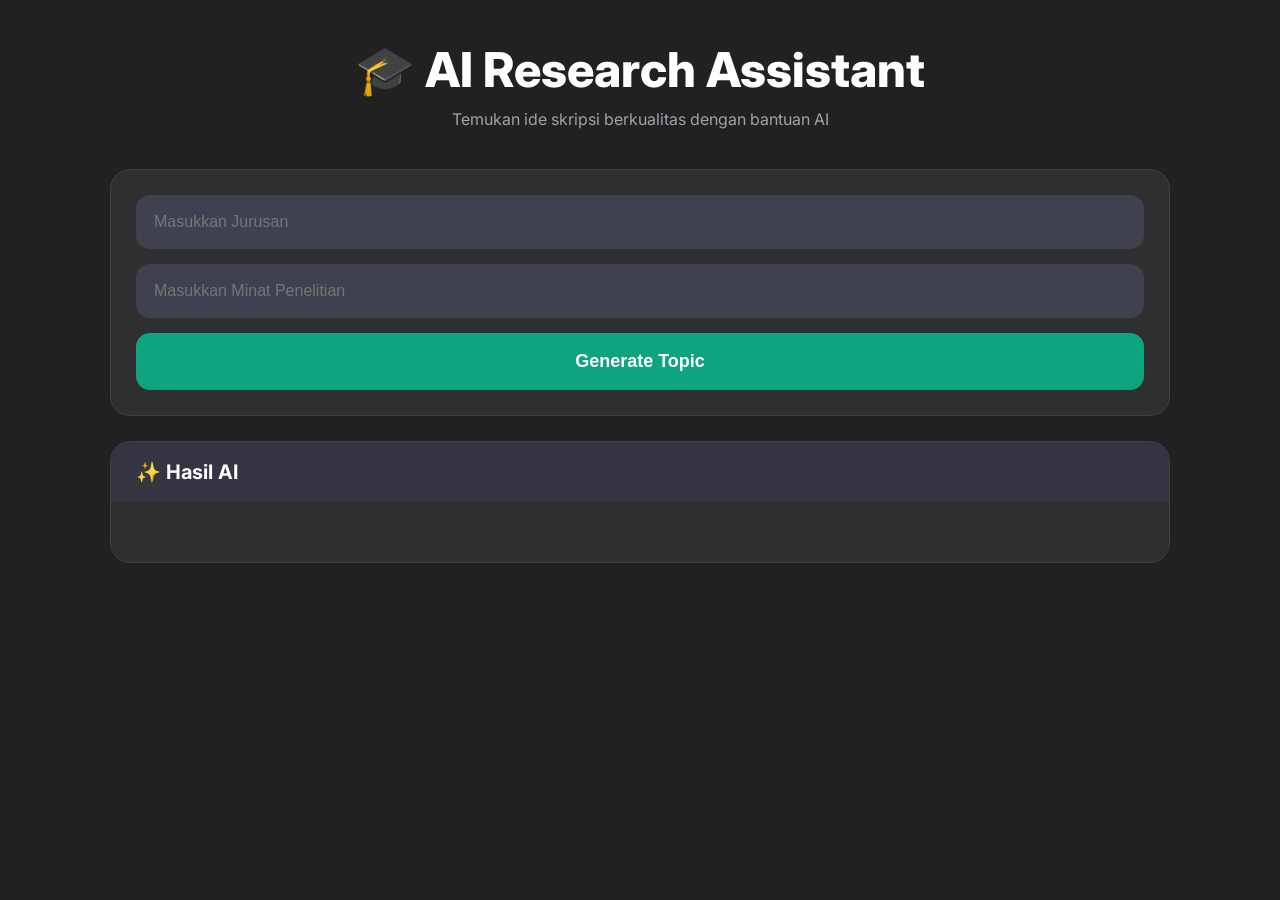
==== frontend/index.html @ eb0c6171 "Redesign ChatGPT UI" ====
<!DOCTYPE html>
<html lang="id">
<head>
    <meta charset="UTF-8">
    <meta name="viewport" content="width=device-width, initial-scale=1.0">

    <title>AI Research Assistant</title>

    <link rel="preconnect" href="https://fonts.googleapis.com">
    <link href="https://fonts.googleapis.com/css2?family=Inter:wght@300;400;500;600;700;800&display=swap" rel="stylesheet">

    <link rel="stylesheet" href="style.css">
</head>
<body>

<div class="app">

    <div class="header">
        <h1>🎓 AI Research Assistant</h1>
        <p>Temukan ide skripsi berkualitas dengan bantuan AI</p>
    </div>

    <div class="search-box">

        <input
            type="text"
            id="jurusan"
            placeholder="Masukkan Jurusan"
        >

        <input
            type="text"
            id="minat"
            placeholder="Masukkan Minat Penelitian"
        >

        <button onclick="generateTopic()">
            Generate Topic
        </button>

    </div>

    <div id="loading">
        AI sedang menganalisis...
    </div>

    <div class="chat-container">

        <div class="chat-header">
            ✨ Hasil AI
        </div>

        <div id="result"></div>

    </div>

</div>

<script src="script.js"></script>

</body>
</html>
---- frontend/style.css ----
@import url('https://fonts.googleapis.com/css2?family=Inter:wght@300;400;500;600;700;800;900&display=swap');

*{
    margin:0;
    padding:0;
    box-sizing:border-box;
}

body{
    font-family:'Inter',sans-serif;
    background:#212121;
    color:white;
    min-height:100vh;
}

.app{
    width:100%;
    max-width:1100px;
    margin:auto;
    padding:40px 20px;
}

.header{
    text-align:center;
    margin-bottom:40px;
}

.header h1{
    font-size:3rem;
    font-weight:800;
    margin-bottom:10px;
}

.header p{
    color:#a1a1aa;
    font-size:1rem;
}

.search-box{
    background:#2f2f2f;
    border:1px solid #3f3f46;
    border-radius:20px;
    padding:25px;
    margin-bottom:25px;
}

input{
    width:100%;
    background:#40414f;
    border:none;
    color:white;
    padding:18px;
    border-radius:14px;
    margin-bottom:15px;
    font-size:16px;
}

input:focus{
    outline:none;
    border:1px solid #10a37f;
}

button{
    width:100%;
    background:#10a37f;
    color:white;
    border:none;
    border-radius:14px;
    padding:18px;
    font-size:18px;
    font-weight:700;
    cursor:pointer;
    transition:.3s;
}

button:hover{
    background:#0d8f70;
}

#loading{
    display:none;
    text-align:center;
    color:#9ca3af;
    margin-bottom:20px;
}

.chat-container{
    background:#2f2f2f;
    border:1px solid #3f3f46;
    border-radius:20px;
    overflow:hidden;
}

.chat-header{
    background:#343541;
    padding:18px 25px;
    font-size:20px;
    font-weight:700;
}

#result{
    padding:30px;
    font-size:17px;
    line-height:2;
    color:#ececf1;

    white-space:pre-wrap;
    word-wrap:break-word;
    overflow-wrap:break-word;

    max-height:700px;
    overflow-y:auto;
}

#result pre{
    font-family:'Inter',sans-serif;
    white-space:pre-wrap;
    line-height:2;
}

::-webkit-scrollbar{
    width:8px;
}

::-webkit-scrollbar-thumb{
    background:#565869;
    border-radius:20px;
}

@media(max-width:768px){

    .header h1{
        font-size:2rem;
    }

    .app{
        padding:20px;
    }

    #result{
        font-size:15px;
    }

}
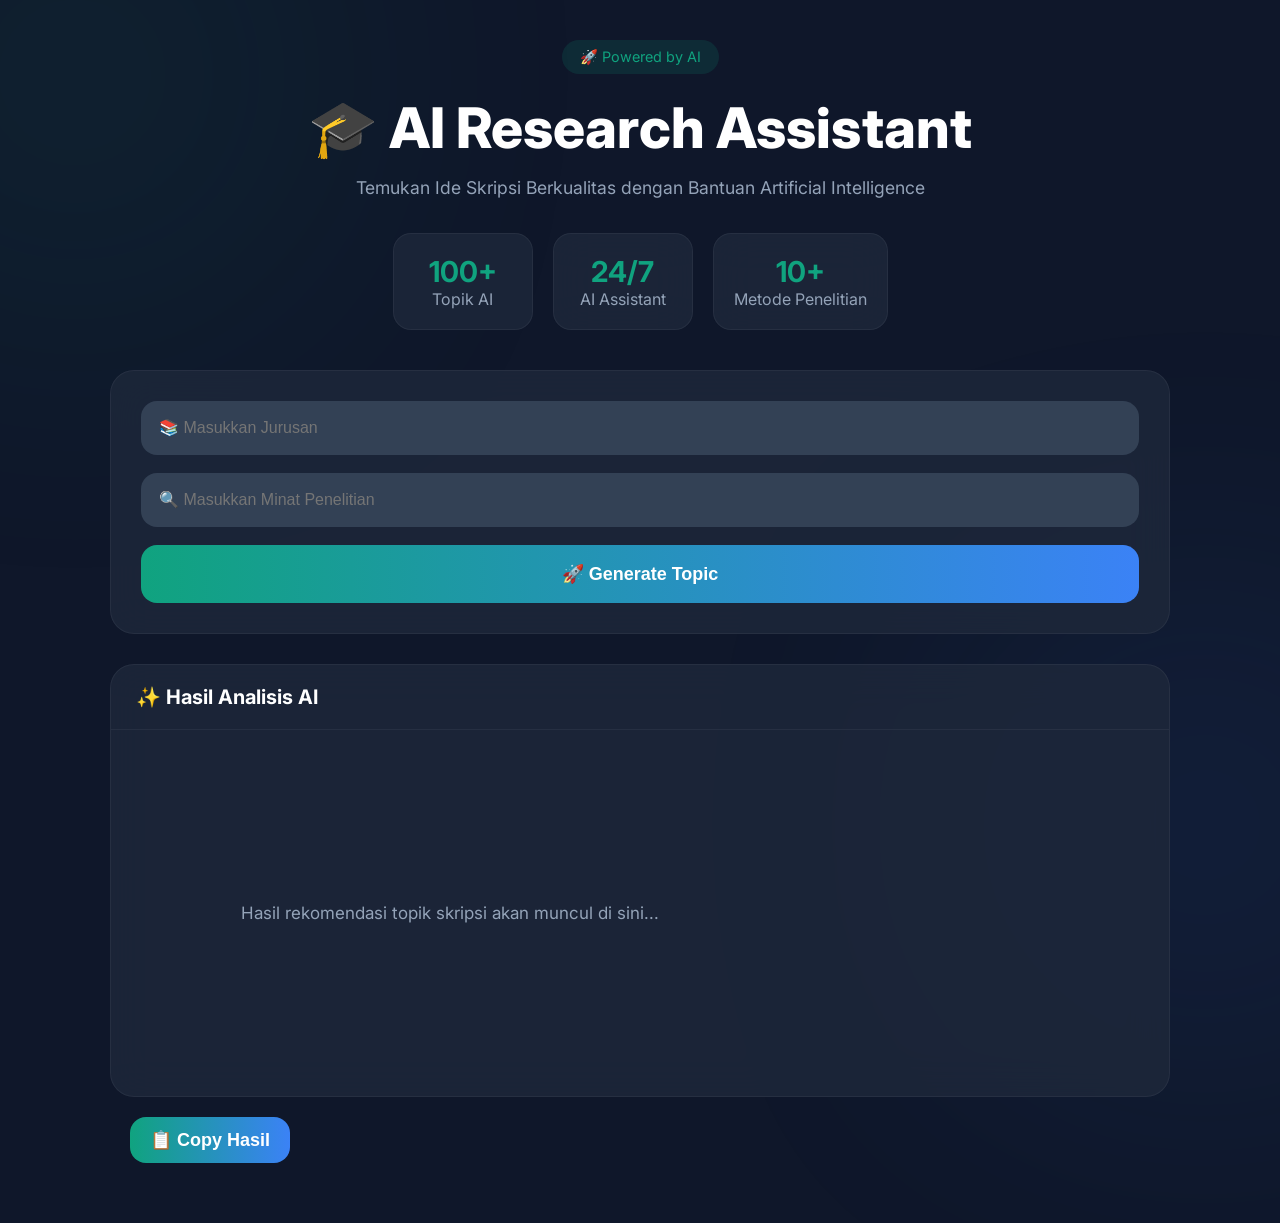
==== commit 67060c48: "upgrade premium ui" ====
--- a/frontend/index.html
+++ b/frontend/index.html
@@ -1,5 +1,6 @@
 <!DOCTYPE html>
 <html lang="id">
+
 <head>
     <meta charset="UTF-8">
     <meta name="viewport" content="width=device-width, initial-scale=1.0">
@@ -7,56 +8,116 @@
     <title>AI Research Assistant</title>
 
     <link rel="preconnect" href="https://fonts.googleapis.com">
-    <link href="https://fonts.googleapis.com/css2?family=Inter:wght@300;400;500;600;700;800&display=swap" rel="stylesheet">
+    <link rel="preconnect" href="https://fonts.gstatic.com" crossorigin>
+
+    <link href="https://fonts.googleapis.com/css2?family=Inter:wght@300;400;500;600;700;800;900&display=swap"
+        rel="stylesheet">
 
     <link rel="stylesheet" href="style.css">
 </head>
+
 <body>
 
-<div class="app">
+    <!-- Background Glow -->
+    <div class="blur blur1"></div>
+    <div class="blur blur2"></div>
 
-    <div class="header">
-        <h1>🎓 AI Research Assistant</h1>
-        <p>Temukan ide skripsi berkualitas dengan bantuan AI</p>
-    </div>
+    <div class="app">
 
-    <div class="search-box">
+        <!-- Header -->
+        <div class="header">
 
-        <input
-            type="text"
-            id="jurusan"
-            placeholder="Masukkan Jurusan"
-        >
+            <div class="badge">
+                🚀 Powered by AI
+            </div>
 
-        <input
-            type="text"
-            id="minat"
-            placeholder="Masukkan Minat Penelitian"
-        >
+            <h1>🎓 AI Research Assistant</h1>
 
-        <button onclick="generateTopic()">
-            Generate Topic
+            <p class="subtitle">
+                Temukan Ide Skripsi Berkualitas dengan Bantuan Artificial Intelligence
+            </p>
+
+            <!-- Statistik -->
+            <div class="stats">
+
+                <div class="stat">
+                    <h3>100+</h3>
+                    <p>Topik AI</p>
+                </div>
+
+                <div class="stat">
+                    <h3>24/7</h3>
+                    <p>AI Assistant</p>
+                </div>
+
+                <div class="stat">
+                    <h3>10+</h3>
+                    <p>Metode Penelitian</p>
+                </div>
+
+            </div>
+
+        </div>
+
+        <!-- Form Input -->
+        <div class="search-box">
+
+            <input
+                type="text"
+                id="jurusan"
+                placeholder="📚 Masukkan Jurusan">
+
+            <input
+                type="text"
+                id="minat"
+                placeholder="🔍 Masukkan Minat Penelitian">
+
+            <button onclick="generateTopic()">
+                🚀 Generate Topic
+            </button>
+
+        </div>
+
+        <!-- Loading -->
+        <div id="loading" class="loading">
+
+            <div class="loader"></div>
+
+            AI sedang menganalisis topik penelitian...
+
+        </div>
+
+        <!-- Hasil AI -->
+        <div class="chat-container">
+
+            <div class="chat-header">
+                ✨ Hasil Analisis AI
+            </div>
+
+            <div id="result">
+
+                <p style="color:#94a3b8">
+                    Hasil rekomendasi topik skripsi akan muncul di sini...
+                </p>
+
+            </div>
+
+        </div>
+
+        <!-- Tombol Copy -->
+        <button
+            id="copyBtn"
+            class="copy-btn"
+            onclick="copyResult()">
+
+            📋 Copy Hasil
+
         </button>
 
     </div>
 
-    <div id="loading">
-        AI sedang menganalisis...
-    </div>
-
-    <div class="chat-container">
-
-        <div class="chat-header">
-            ✨ Hasil AI
-        </div>
-
-        <div id="result"></div>
-
-    </div>
-
-</div>
-
-<script src="script.js"></script>
+    <script src="script.js"></script>
 
 </body>
+
 </html>
--- a/frontend/style.css
+++ b/frontend/style.css
@@ -8,107 +8,278 @@
 
 body{
     font-family:'Inter',sans-serif;
-    background:#212121;
+    background:#0f172a;
     color:white;
     min-height:100vh;
-}
+    overflow-x:hidden;
+}
+
+/* BACKGROUND */
+
+.blur{
+    position:fixed;
+    border-radius:50%;
+    filter:blur(160px);
+    z-index:-1;
+}
+
+.blur1{
+    width:350px;
+    height:350px;
+    background:#10a37f;
+    top:-100px;
+    left:-100px;
+    opacity:.2;
+}
+
+.blur2{
+    width:350px;
+    height:350px;
+    background:#3b82f6;
+    bottom:-100px;
+    right:-100px;
+    opacity:.2;
+}
+
+/* APP */
 
 .app{
-    width:100%;
     max-width:1100px;
     margin:auto;
     padding:40px 20px;
 }
 
+/* HEADER */
+
 .header{
     text-align:center;
     margin-bottom:40px;
 }
 
+.badge{
+    display:inline-block;
+    padding:8px 18px;
+    border-radius:999px;
+    background:rgba(16,163,127,.15);
+    color:#10a37f;
+    margin-bottom:20px;
+    font-size:.9rem;
+}
+
 .header h1{
-    font-size:3rem;
+    font-size:3.5rem;
     font-weight:800;
-    margin-bottom:10px;
-}
-
-.header p{
-    color:#a1a1aa;
-    font-size:1rem;
-}
+    margin-bottom:15px;
+}
+
+.subtitle{
+    color:#94a3b8;
+    font-size:1.1rem;
+}
+
+/* STATS */
+
+.stats{
+    display:flex;
+    justify-content:center;
+    gap:20px;
+    margin-top:35px;
+    flex-wrap:wrap;
+}
+
+.stat{
+    background:rgba(30,41,59,.8);
+    border:1px solid rgba(255,255,255,.05);
+
+    padding:20px;
+    border-radius:18px;
+
+    min-width:140px;
+
+    backdrop-filter:blur(20px);
+}
+
+.stat h3{
+    color:#10a37f;
+    font-size:1.8rem;
+}
+
+.stat p{
+    color:#94a3b8;
+}
+
+/* FORM */
 
 .search-box{
-    background:#2f2f2f;
-    border:1px solid #3f3f46;
-    border-radius:20px;
-    padding:25px;
-    margin-bottom:25px;
+    background:rgba(30,41,59,.8);
+
+    border:1px solid rgba(255,255,255,.05);
+
+    border-radius:24px;
+
+    padding:30px;
+
+    backdrop-filter:blur(20px);
+
+    margin-bottom:30px;
 }
 
 input{
     width:100%;
-    background:#40414f;
+
+    padding:18px;
+
     border:none;
+
+    border-radius:16px;
+
+    background:#334155;
+
     color:white;
-    padding:18px;
-    border-radius:14px;
-    margin-bottom:15px;
+
+    margin-bottom:18px;
+
     font-size:16px;
+
+    transition:.3s;
 }
 
 input:focus{
     outline:none;
-    border:1px solid #10a37f;
+
+    box-shadow:
+        0 0 0 3px rgba(59,130,246,.3);
 }
 
 button{
     width:100%;
-    background:#10a37f;
+
+    padding:18px;
+
+    border:none;
+
+    border-radius:16px;
+
+    background:
+    linear-gradient(
+        90deg,
+        #10a37f,
+        #3b82f6
+    );
+
     color:white;
-    border:none;
-    border-radius:14px;
-    padding:18px;
+
     font-size:18px;
+
     font-weight:700;
+
     cursor:pointer;
+
     transition:.3s;
+
+    position:relative;
+
+    overflow:hidden;
+}
+
+button::before{
+    content:"";
+
+    position:absolute;
+
+    top:0;
+    left:-100%;
+
+    width:100%;
+    height:100%;
+
+    background:
+    linear-gradient(
+        90deg,
+        transparent,
+        rgba(255,255,255,.2),
+        transparent
+    );
+
+    transition:.7s;
+}
+
+button:hover::before{
+    left:100%;
 }
 
 button:hover{
-    background:#0d8f70;
-}
-
-#loading{
+    transform:translateY(-3px);
+}
+
+/* LOADING */
+
+.loading{
     display:none;
     text-align:center;
-    color:#9ca3af;
     margin-bottom:20px;
-}
+    color:#94a3b8;
+}
+
+.loader{
+    width:28px;
+    height:28px;
+
+    border:3px solid #334155;
+    border-top:3px solid #10a37f;
+
+    border-radius:50%;
+
+    margin:auto;
+    margin-bottom:10px;
+
+    animation:spin 1s linear infinite;
+}
+
+@keyframes spin{
+    100%{
+        transform:rotate(360deg);
+    }
+}
+
+/* RESULT */
 
 .chat-container{
-    background:#2f2f2f;
-    border:1px solid #3f3f46;
-    border-radius:20px;
+    background:rgba(30,41,59,.8);
+
+    border-radius:24px;
+
+    border:1px solid rgba(255,255,255,.05);
+
     overflow:hidden;
+
+    backdrop-filter:blur(20px);
 }
 
 .chat-header{
-    background:#343541;
-    padding:18px 25px;
+    padding:20px 25px;
+
+    border-bottom:1px solid rgba(255,255,255,.05);
+
     font-size:20px;
     font-weight:700;
 }
 
 #result{
     padding:30px;
+
+    line-height:2;
+
     font-size:17px;
-    line-height:2;
-    color:#ececf1;
+
+    color:#f1f5f9;
 
     white-space:pre-wrap;
+
     word-wrap:break-word;
-    overflow-wrap:break-word;
 
     max-height:700px;
+
     overflow-y:auto;
 }
 
@@ -118,27 +289,43 @@
     line-height:2;
 }
 
+/* COPY BUTTON */
+
+.copy-btn{
+    margin:20px;
+    width:auto;
+    padding:12px 20px;
+}
+
+/* SCROLLBAR */
+
 ::-webkit-scrollbar{
     width:8px;
 }
 
 ::-webkit-scrollbar-thumb{
-    background:#565869;
+    background:#475569;
     border-radius:20px;
 }
 
+/* MOBILE */
+
 @media(max-width:768px){
 
     .header h1{
-        font-size:2rem;
-    }
-
-    .app{
+        font-size:2.2rem;
+    }
+
+    .stats{
+        flex-direction:column;
+    }
+
+    .stat{
+        width:100%;
+    }
+
+    .search-box{
         padding:20px;
     }
 
-    #result{
-        font-size:15px;
-    }
-
 }
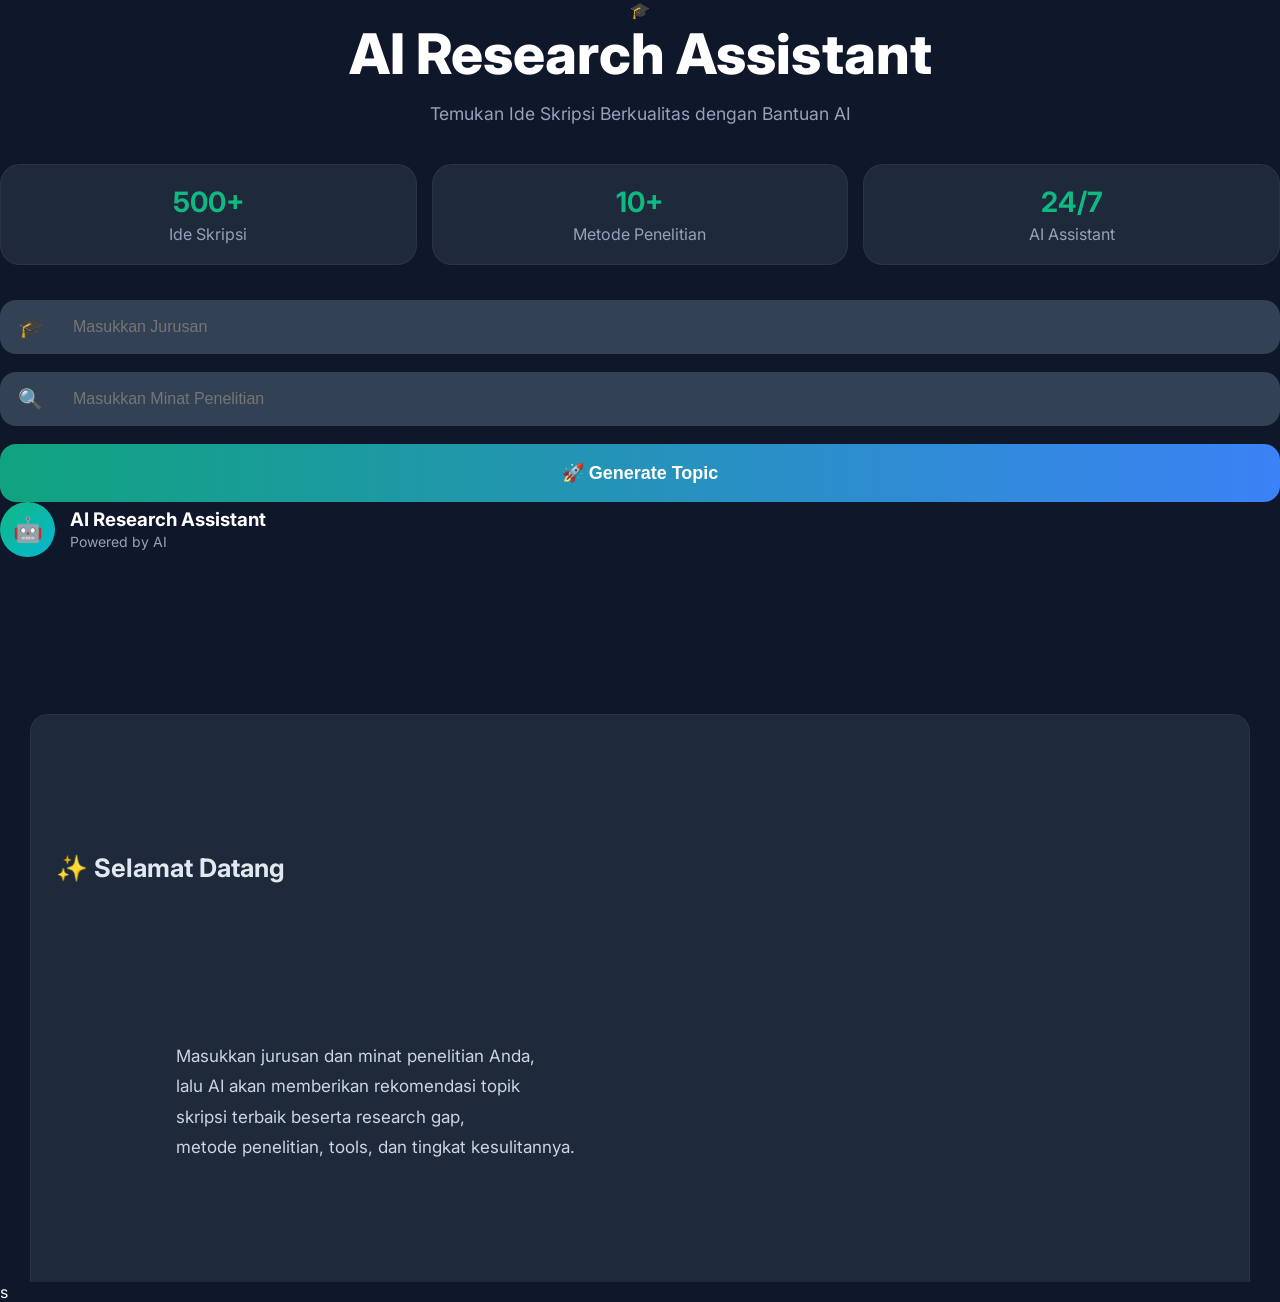
==== commit ed121d17: "improve result display" ====
--- a/frontend/index.html
+++ b/frontend/index.html
@@ -7,70 +7,73 @@
 
     <title>AI Research Assistant</title>
 
-    <link rel="preconnect" href="https://fonts.googleapis.com">
-    <link rel="preconnect" href="https://fonts.gstatic.com" crossorigin>
+    <link rel="stylesheet" href="style.css">
 
-    <link href="https://fonts.googleapis.com/css2?family=Inter:wght@300;400;500;600;700;800;900&display=swap"
-        rel="stylesheet">
-
-    <link rel="stylesheet" href="style.css">
+    <link href="https://fonts.googleapis.com/css2?family=Inter:wght@300;400;500;600;700;800&display=swap" rel="stylesheet">
 </head>
 
 <body>
 
-    <!-- Background Glow -->
-    <div class="blur blur1"></div>
-    <div class="blur blur2"></div>
+    <div class="background-blur"></div>
 
-    <div class="app">
+    <div class="container">
 
-        <!-- Header -->
+        <!-- HEADER -->
+
         <div class="header">
 
-            <div class="badge">
-                🚀 Powered by AI
+            <div class="logo">
+                🎓
             </div>
 
-            <h1>🎓 AI Research Assistant</h1>
+            <h1>AI Research Assistant</h1>
 
             <p class="subtitle">
-                Temukan Ide Skripsi Berkualitas dengan Bantuan Artificial Intelligence
+                Temukan Ide Skripsi Berkualitas dengan Bantuan AI
             </p>
 
-            <!-- Statistik -->
-            <div class="stats">
+        </div>
 
-                <div class="stat">
-                    <h3>100+</h3>
-                    <p>Topik AI</p>
-                </div>
+        <!-- STATS -->
 
-                <div class="stat">
-                    <h3>24/7</h3>
-                    <p>AI Assistant</p>
-                </div>
+        <div class="stats">
 
-                <div class="stat">
-                    <h3>10+</h3>
-                    <p>Metode Penelitian</p>
-                </div>
+            <div class="stat-card">
+                <h3>500+</h3>
+                <p>Ide Skripsi</p>
+            </div>
 
+            <div class="stat-card">
+                <h3>10+</h3>
+                <p>Metode Penelitian</p>
+            </div>
+
+            <div class="stat-card">
+                <h3>24/7</h3>
+                <p>AI Assistant</p>
             </div>
 
         </div>
 
-        <!-- Form Input -->
-        <div class="search-box">
+        <!-- FORM -->
 
-            <input
-                type="text"
-                id="jurusan"
-                placeholder="📚 Masukkan Jurusan">
+        <div class="input-group">
 
-            <input
-                type="text"
-                id="minat"
-                placeholder="🔍 Masukkan Minat Penelitian">
+            <div class="input-wrapper">
+                <span>🎓</span>
+                <input
+                    type="text"
+                    id="jurusan"
+                    placeholder="Masukkan Jurusan">
+            </div>
+
+            <div class="input-wrapper">
+                <span>🔍</span>
+                <input
+                    type="text"
+                    id="minat"
+                    placeholder="Masukkan Minat Penelitian">
+            </div>
 
             <button onclick="generateTopic()">
                 🚀 Generate Topic
@@ -78,41 +81,52 @@
 
         </div>
 
-        <!-- Loading -->
+        <!-- LOADING -->
+
         <div id="loading" class="loading">
-
-            <div class="loader"></div>
-
-            AI sedang menganalisis topik penelitian...
-
+            🤖 AI sedang membuat rekomendasi...
         </div>
 
-        <!-- Hasil AI -->
-        <div class="chat-container">
+        <!-- RESULT -->
 
-            <div class="chat-header">
-                ✨ Hasil Analisis AI
+        <div class="result-box">
+
+            <div class="ai-header">
+
+                <div class="ai-avatar">
+                    🤖
+                </div>
+
+                <div>
+
+                    <h3>AI Research Assistant</h3>
+
+                    <span>
+                        Powered by AI
+                    </span>
+
+                </div>
+
             </div>
 
             <div id="result">
 
-                <p style="color:#94a3b8">
-                    Hasil rekomendasi topik skripsi akan muncul di sini...
-                </p>
+                <div class="welcome-card">
+
+                    <h2>✨ Selamat Datang</h2>
+
+                    <p>
+                        Masukkan jurusan dan minat penelitian Anda,
+                        lalu AI akan memberikan rekomendasi topik
+                        skripsi terbaik beserta research gap,
+                        metode penelitian, tools, dan tingkat kesulitannya.
+                    </p>
+
+                </div>
 
             </div>
 
         </div>
-
-        <!-- Tombol Copy -->
-        <button
-            id="copyBtn"
-            class="copy-btn"
-            onclick="copyResult()">
-
-            📋 Copy Hasil
-
-        </button>
 
     </div>
 
@@ -120,4 +134,4 @@
 
 </body>
 
-</html>+</html>s
--- a/frontend/style.css
+++ b/frontend/style.css
@@ -328,4 +328,166 @@
         padding:20px;
     }
 
+}
+/* ===== STATS ===== */
+
+.stats{
+    display:grid;
+    grid-template-columns:repeat(3,1fr);
+    gap:15px;
+    margin-bottom:35px;
+}
+
+.stat-card{
+    background:#1e293b;
+    border:1px solid rgba(255,255,255,.05);
+    border-radius:20px;
+    padding:20px;
+    text-align:center;
+}
+
+.stat-card h3{
+    font-size:28px;
+    margin-bottom:5px;
+    color:#10b981;
+}
+
+.stat-card p{
+    color:#94a3b8;
+}
+
+/* ===== INPUT ===== */
+
+.input-wrapper{
+    display:flex;
+    align-items:center;
+    gap:12px;
+
+    background:#334155;
+
+    border-radius:16px;
+
+    padding:0 18px;
+
+    margin-bottom:18px;
+}
+
+.input-wrapper span{
+    font-size:20px;
+}
+
+.input-wrapper input{
+    margin-bottom:0;
+    background:transparent;
+}
+
+/* ===== AI HEADER ===== */
+
+.ai-header{
+    display:flex;
+    align-items:center;
+    gap:15px;
+
+    margin-bottom:25px;
+}
+
+.ai-avatar{
+    width:55px;
+    height:55px;
+
+    border-radius:50%;
+
+    background:linear-gradient(
+        135deg,
+        #10b981,
+        #06b6d4
+    );
+
+    display:flex;
+    justify-content:center;
+    align-items:center;
+
+    font-size:24px;
+}
+
+.ai-header h3{
+    margin:0;
+}
+
+.ai-header span{
+    color:#94a3b8;
+    font-size:14px;
+}
+
+/* ===== WELCOME CARD ===== */
+
+.welcome-card{
+    background:#1e293b;
+
+    border-radius:18px;
+
+    padding:25px;
+
+    border:1px solid rgba(255,255,255,.05);
+}
+
+.welcome-card h2{
+    margin-bottom:15px;
+}
+
+.welcome-card p{
+    color:#cbd5e1;
+    line-height:1.8;
+}
+
+/* ===== RESULT STYLE ===== */
+
+#result{
+    font-family:'Inter',sans-serif;
+    font-size:17px;
+    line-height:2;
+    color:#e2e8f0;
+}
+
+/* ===== MOBILE ===== */
+
+@media(max-width:768px){
+
+    .stats{
+        grid-template-columns:1fr;
+    }
+
+}
+.ai-message{
+    background:#111827;
+    border:1px solid rgba(255,255,255,.05);
+    border-radius:20px;
+    padding:25px;
+}
+
+.message-header{
+    display:flex;
+    align-items:center;
+    gap:12px;
+
+    font-size:20px;
+    font-weight:700;
+
+    margin-bottom:20px;
+
+    color:#10b981;
+}
+
+.message-content{
+    font-size:17px;
+    line-height:2.1;
+    color:#e5e7eb;
+}
+
+.message-content strong{
+    color:white;
+}
+
+.message-content br{
+    margin-bottom:10px;
 }
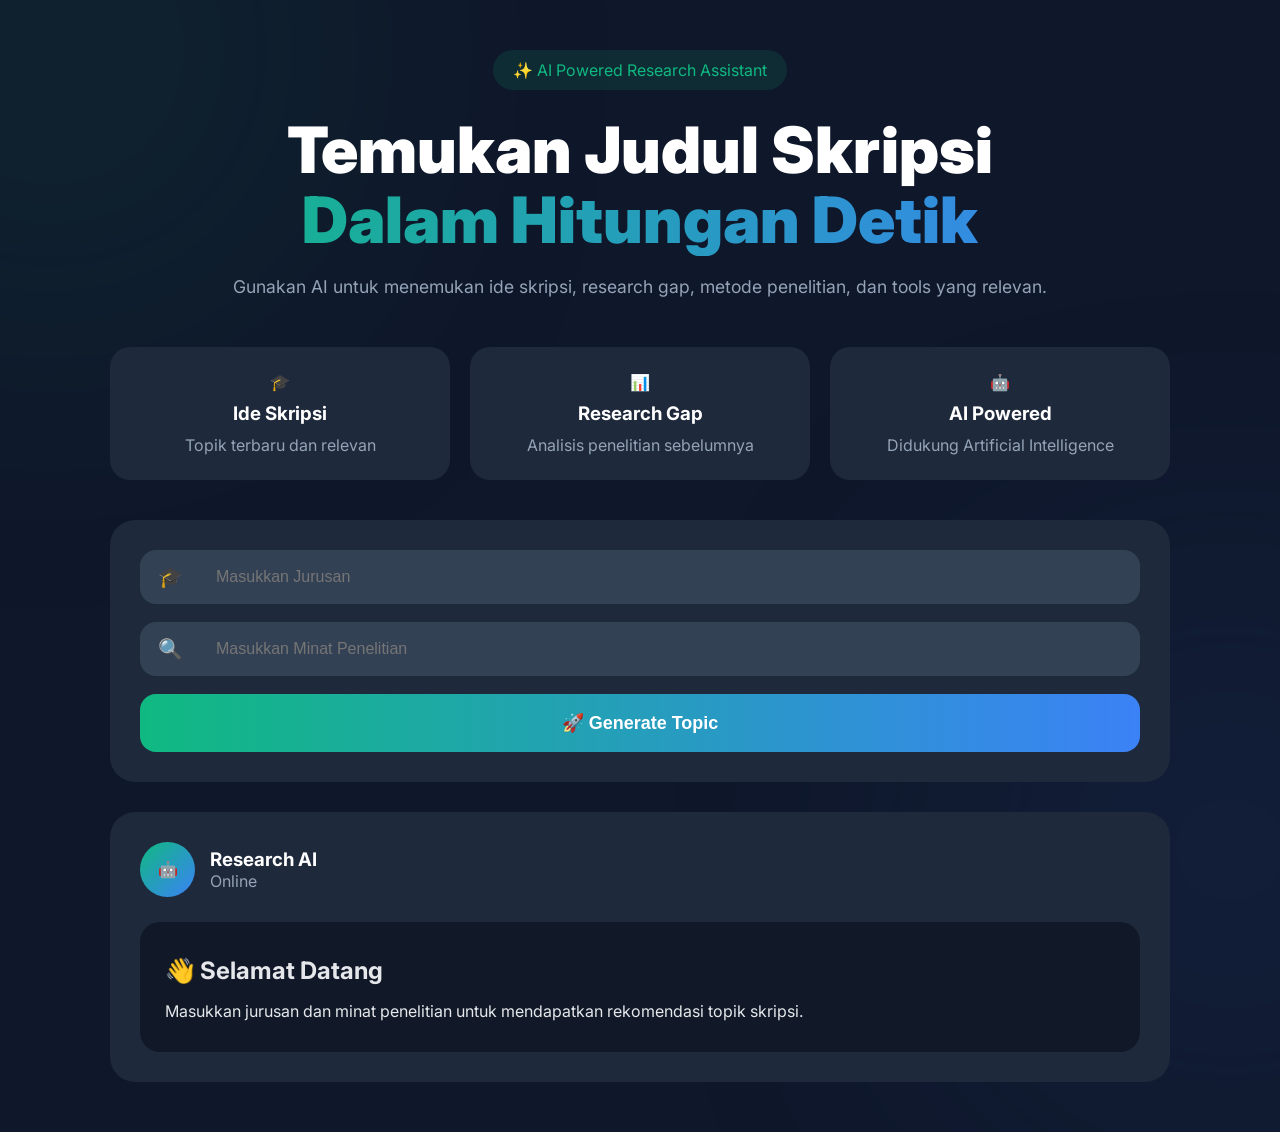
==== commit fb35624e: "new premium ai design" ====
--- a/frontend/index.html
+++ b/frontend/index.html
@@ -9,55 +9,57 @@
 
     <link rel="stylesheet" href="style.css">
 
-    <link href="https://fonts.googleapis.com/css2?family=Inter:wght@300;400;500;600;700;800&display=swap" rel="stylesheet">
+    <link href="https://fonts.googleapis.com/css2?family=Inter:wght@300;400;500;600;700;800;900&display=swap" rel="stylesheet">
 </head>
 
 <body>
 
-    <div class="background-blur"></div>
+    <div class="blur blur1"></div>
+    <div class="blur blur2"></div>
 
     <div class="container">
 
-        <!-- HEADER -->
+        <div class="hero">
 
-        <div class="header">
-
-            <div class="logo">
-                🎓
+            <div class="badge">
+                ✨ AI Powered Research Assistant
             </div>
 
-            <h1>AI Research Assistant</h1>
+            <h1>
+                Temukan Judul Skripsi
+                <span>Dalam Hitungan Detik</span>
+            </h1>
 
-            <p class="subtitle">
-                Temukan Ide Skripsi Berkualitas dengan Bantuan AI
+            <p>
+                Gunakan AI untuk menemukan ide skripsi, research gap,
+                metode penelitian, dan tools yang relevan.
             </p>
 
         </div>
 
-        <!-- STATS -->
+        <div class="features">
 
-        <div class="stats">
-
-            <div class="stat-card">
-                <h3>500+</h3>
-                <p>Ide Skripsi</p>
+            <div class="feature-card">
+                🎓
+                <h3>Ide Skripsi</h3>
+                <p>Topik terbaru dan relevan</p>
             </div>
 
-            <div class="stat-card">
-                <h3>10+</h3>
-                <p>Metode Penelitian</p>
+            <div class="feature-card">
+                📊
+                <h3>Research Gap</h3>
+                <p>Analisis penelitian sebelumnya</p>
             </div>
 
-            <div class="stat-card">
-                <h3>24/7</h3>
-                <p>AI Assistant</p>
+            <div class="feature-card">
+                🤖
+                <h3>AI Powered</h3>
+                <p>Didukung Artificial Intelligence</p>
             </div>
 
         </div>
 
-        <!-- FORM -->
-
-        <div class="input-group">
+        <div class="search-box">
 
             <div class="input-wrapper">
                 <span>🎓</span>
@@ -81,13 +83,13 @@
 
         </div>
 
-        <!-- LOADING -->
+        <div id="loading" class="loading">
 
-        <div id="loading" class="loading">
-            🤖 AI sedang membuat rekomendasi...
+            <div class="loader-bar"></div>
+
+            <p>AI sedang menganalisis...</p>
+
         </div>
-
-        <!-- RESULT -->
 
         <div class="result-box">
 
@@ -98,13 +100,8 @@
                 </div>
 
                 <div>
-
-                    <h3>AI Research Assistant</h3>
-
-                    <span>
-                        Powered by AI
-                    </span>
-
+                    <h3>Research AI</h3>
+                    <span>Online</span>
                 </div>
 
             </div>
@@ -113,13 +110,11 @@
 
                 <div class="welcome-card">
 
-                    <h2>✨ Selamat Datang</h2>
+                    <h2>👋 Selamat Datang</h2>
 
                     <p>
-                        Masukkan jurusan dan minat penelitian Anda,
-                        lalu AI akan memberikan rekomendasi topik
-                        skripsi terbaik beserta research gap,
-                        metode penelitian, tools, dan tingkat kesulitannya.
+                        Masukkan jurusan dan minat penelitian
+                        untuk mendapatkan rekomendasi topik skripsi.
                     </p>
 
                 </div>
@@ -134,4 +129,4 @@
 
 </body>
 
-</html>s+</html>
--- a/frontend/style.css
+++ b/frontend/style.css
@@ -14,361 +14,117 @@
     overflow-x:hidden;
 }
 
-/* BACKGROUND */
-
 .blur{
     position:fixed;
     border-radius:50%;
-    filter:blur(160px);
+    filter:blur(180px);
     z-index:-1;
 }
 
 .blur1{
-    width:350px;
-    height:350px;
-    background:#10a37f;
-    top:-100px;
-    left:-100px;
+    width:400px;
+    height:400px;
+    background:#10b981;
+    top:-150px;
+    left:-150px;
     opacity:.2;
 }
 
 .blur2{
-    width:350px;
-    height:350px;
+    width:400px;
+    height:400px;
     background:#3b82f6;
-    bottom:-100px;
-    right:-100px;
+    bottom:-150px;
+    right:-150px;
     opacity:.2;
 }
 
-/* APP */
-
-.app{
+.container{
     max-width:1100px;
     margin:auto;
-    padding:40px 20px;
-}
-
-/* HEADER */
-
-.header{
+    padding:50px 20px;
+}
+
+.hero{
     text-align:center;
-    margin-bottom:40px;
+    margin-bottom:50px;
 }
 
 .badge{
     display:inline-block;
-    padding:8px 18px;
+    padding:10px 20px;
     border-radius:999px;
-    background:rgba(16,163,127,.15);
-    color:#10a37f;
-    margin-bottom:20px;
-    font-size:.9rem;
-}
-
-.header h1{
-    font-size:3.5rem;
-    font-weight:800;
-    margin-bottom:15px;
-}
-
-.subtitle{
+    background:#10b98120;
+    color:#10b981;
+    margin-bottom:25px;
+}
+
+.hero h1{
+    font-size:4rem;
+    font-weight:900;
+    line-height:1.1;
+}
+
+.hero h1 span{
+    display:block;
+
+    background:linear-gradient(
+        90deg,
+        #10b981,
+        #3b82f6
+    );
+
+    -webkit-background-clip:text;
+    -webkit-text-fill-color:transparent;
+}
+
+.hero p{
+    margin-top:20px;
     color:#94a3b8;
     font-size:1.1rem;
 }
 
-/* STATS */
-
-.stats{
-    display:flex;
-    justify-content:center;
+.features{
+    display:grid;
+    grid-template-columns:repeat(auto-fit,minmax(250px,1fr));
     gap:20px;
-    margin-top:35px;
-    flex-wrap:wrap;
-}
-
-.stat{
-    background:rgba(30,41,59,.8);
-    border:1px solid rgba(255,255,255,.05);
-
-    padding:20px;
-    border-radius:18px;
-
-    min-width:140px;
-
-    backdrop-filter:blur(20px);
-}
-
-.stat h3{
-    color:#10a37f;
-    font-size:1.8rem;
-}
-
-.stat p{
+    margin-bottom:40px;
+}
+
+.feature-card{
+    background:#1e293b;
+    padding:25px;
+    border-radius:20px;
+    text-align:center;
+    transition:.3s;
+}
+
+.feature-card:hover{
+    transform:translateY(-8px);
+}
+
+.feature-card h3{
+    margin:10px 0;
+}
+
+.feature-card p{
     color:#94a3b8;
 }
 
-/* FORM */
-
 .search-box{
-    background:rgba(30,41,59,.8);
-
-    border:1px solid rgba(255,255,255,.05);
-
-    border-radius:24px;
-
+    background:#1e293b;
     padding:30px;
-
-    backdrop-filter:blur(20px);
-
+    border-radius:25px;
     margin-bottom:30px;
 }
-
-input{
-    width:100%;
-
-    padding:18px;
-
-    border:none;
-
-    border-radius:16px;
-
-    background:#334155;
-
-    color:white;
-
-    margin-bottom:18px;
-
-    font-size:16px;
-
-    transition:.3s;
-}
-
-input:focus{
-    outline:none;
-
-    box-shadow:
-        0 0 0 3px rgba(59,130,246,.3);
-}
-
-button{
-    width:100%;
-
-    padding:18px;
-
-    border:none;
-
-    border-radius:16px;
-
-    background:
-    linear-gradient(
-        90deg,
-        #10a37f,
-        #3b82f6
-    );
-
-    color:white;
-
-    font-size:18px;
-
-    font-weight:700;
-
-    cursor:pointer;
-
-    transition:.3s;
-
-    position:relative;
-
-    overflow:hidden;
-}
-
-button::before{
-    content:"";
-
-    position:absolute;
-
-    top:0;
-    left:-100%;
-
-    width:100%;
-    height:100%;
-
-    background:
-    linear-gradient(
-        90deg,
-        transparent,
-        rgba(255,255,255,.2),
-        transparent
-    );
-
-    transition:.7s;
-}
-
-button:hover::before{
-    left:100%;
-}
-
-button:hover{
-    transform:translateY(-3px);
-}
-
-/* LOADING */
-
-.loading{
-    display:none;
-    text-align:center;
-    margin-bottom:20px;
-    color:#94a3b8;
-}
-
-.loader{
-    width:28px;
-    height:28px;
-
-    border:3px solid #334155;
-    border-top:3px solid #10a37f;
-
-    border-radius:50%;
-
-    margin:auto;
-    margin-bottom:10px;
-
-    animation:spin 1s linear infinite;
-}
-
-@keyframes spin{
-    100%{
-        transform:rotate(360deg);
-    }
-}
-
-/* RESULT */
-
-.chat-container{
-    background:rgba(30,41,59,.8);
-
-    border-radius:24px;
-
-    border:1px solid rgba(255,255,255,.05);
-
-    overflow:hidden;
-
-    backdrop-filter:blur(20px);
-}
-
-.chat-header{
-    padding:20px 25px;
-
-    border-bottom:1px solid rgba(255,255,255,.05);
-
-    font-size:20px;
-    font-weight:700;
-}
-
-#result{
-    padding:30px;
-
-    line-height:2;
-
-    font-size:17px;
-
-    color:#f1f5f9;
-
-    white-space:pre-wrap;
-
-    word-wrap:break-word;
-
-    max-height:700px;
-
-    overflow-y:auto;
-}
-
-#result pre{
-    font-family:'Inter',sans-serif;
-    white-space:pre-wrap;
-    line-height:2;
-}
-
-/* COPY BUTTON */
-
-.copy-btn{
-    margin:20px;
-    width:auto;
-    padding:12px 20px;
-}
-
-/* SCROLLBAR */
-
-::-webkit-scrollbar{
-    width:8px;
-}
-
-::-webkit-scrollbar-thumb{
-    background:#475569;
-    border-radius:20px;
-}
-
-/* MOBILE */
-
-@media(max-width:768px){
-
-    .header h1{
-        font-size:2.2rem;
-    }
-
-    .stats{
-        flex-direction:column;
-    }
-
-    .stat{
-        width:100%;
-    }
-
-    .search-box{
-        padding:20px;
-    }
-
-}
-/* ===== STATS ===== */
-
-.stats{
-    display:grid;
-    grid-template-columns:repeat(3,1fr);
-    gap:15px;
-    margin-bottom:35px;
-}
-
-.stat-card{
-    background:#1e293b;
-    border:1px solid rgba(255,255,255,.05);
-    border-radius:20px;
-    padding:20px;
-    text-align:center;
-}
-
-.stat-card h3{
-    font-size:28px;
-    margin-bottom:5px;
-    color:#10b981;
-}
-
-.stat-card p{
-    color:#94a3b8;
-}
-
-/* ===== INPUT ===== */
 
 .input-wrapper{
     display:flex;
     align-items:center;
-    gap:12px;
-
+    gap:15px;
     background:#334155;
-
+    padding:0 18px;
     border-radius:16px;
-
-    padding:0 18px;
-
     margin-bottom:18px;
 }
 
@@ -376,18 +132,82 @@
     font-size:20px;
 }
 
-.input-wrapper input{
-    margin-bottom:0;
+input{
+    width:100%;
+    padding:18px;
+    border:none;
     background:transparent;
-}
-
-/* ===== AI HEADER ===== */
+    color:white;
+    font-size:16px;
+}
+
+input:focus{
+    outline:none;
+}
+
+button{
+    width:100%;
+    padding:18px;
+    border:none;
+    border-radius:16px;
+
+    background:linear-gradient(
+        90deg,
+        #10b981,
+        #3b82f6
+    );
+
+    color:white;
+    font-size:18px;
+    font-weight:700;
+    cursor:pointer;
+    transition:.3s;
+}
+
+button:hover{
+    transform:translateY(-3px);
+}
+
+.loading{
+    display:none;
+    margin-bottom:25px;
+}
+
+.loader-bar{
+    height:5px;
+    border-radius:10px;
+
+    background:linear-gradient(
+        90deg,
+        #10b981,
+        #3b82f6
+    );
+
+    animation:loading 2s infinite;
+}
+
+@keyframes loading{
+
+    from{
+        width:0%;
+    }
+
+    to{
+        width:100%;
+    }
+
+}
+
+.result-box{
+    background:#1e293b;
+    border-radius:25px;
+    padding:30px;
+}
 
 .ai-header{
     display:flex;
     align-items:center;
     gap:15px;
-
     margin-bottom:25px;
 }
 
@@ -400,94 +220,39 @@
     background:linear-gradient(
         135deg,
         #10b981,
-        #06b6d4
+        #3b82f6
     );
 
     display:flex;
+    align-items:center;
     justify-content:center;
-    align-items:center;
-
-    font-size:24px;
-}
-
-.ai-header h3{
-    margin:0;
 }
 
 .ai-header span{
     color:#94a3b8;
-    font-size:14px;
-}
-
-/* ===== WELCOME CARD ===== */
+}
 
 .welcome-card{
-    background:#1e293b;
-
-    border-radius:18px;
-
+    background:#111827;
     padding:25px;
-
-    border:1px solid rgba(255,255,255,.05);
-}
-
-.welcome-card h2{
-    margin-bottom:15px;
-}
-
-.welcome-card p{
-    color:#cbd5e1;
-    line-height:1.8;
-}
-
-/* ===== RESULT STYLE ===== */
+    border-radius:20px;
+}
 
 #result{
-    font-family:'Inter',sans-serif;
-    font-size:17px;
     line-height:2;
-    color:#e2e8f0;
-}
-
-/* ===== MOBILE ===== */
-
-@media(max-width:768px){
-
-    .stats{
-        grid-template-columns:1fr;
-    }
-
-}
+    color:#e5e7eb;
+}
+
 .ai-message{
     background:#111827;
-    border:1px solid rgba(255,255,255,.05);
+    padding:25px;
     border-radius:20px;
-    padding:25px;
-}
-
-.message-header{
-    display:flex;
-    align-items:center;
-    gap:12px;
-
-    font-size:20px;
-    font-weight:700;
-
-    margin-bottom:20px;
-
-    color:#10b981;
-}
-
-.message-content{
-    font-size:17px;
-    line-height:2.1;
-    color:#e5e7eb;
-}
-
-.message-content strong{
-    color:white;
-}
-
-.message-content br{
-    margin-bottom:10px;
+}
+
+@media(max-width:768px){
+
+    .hero h1{
+        font-size:2.5rem;
+    }
+
 }
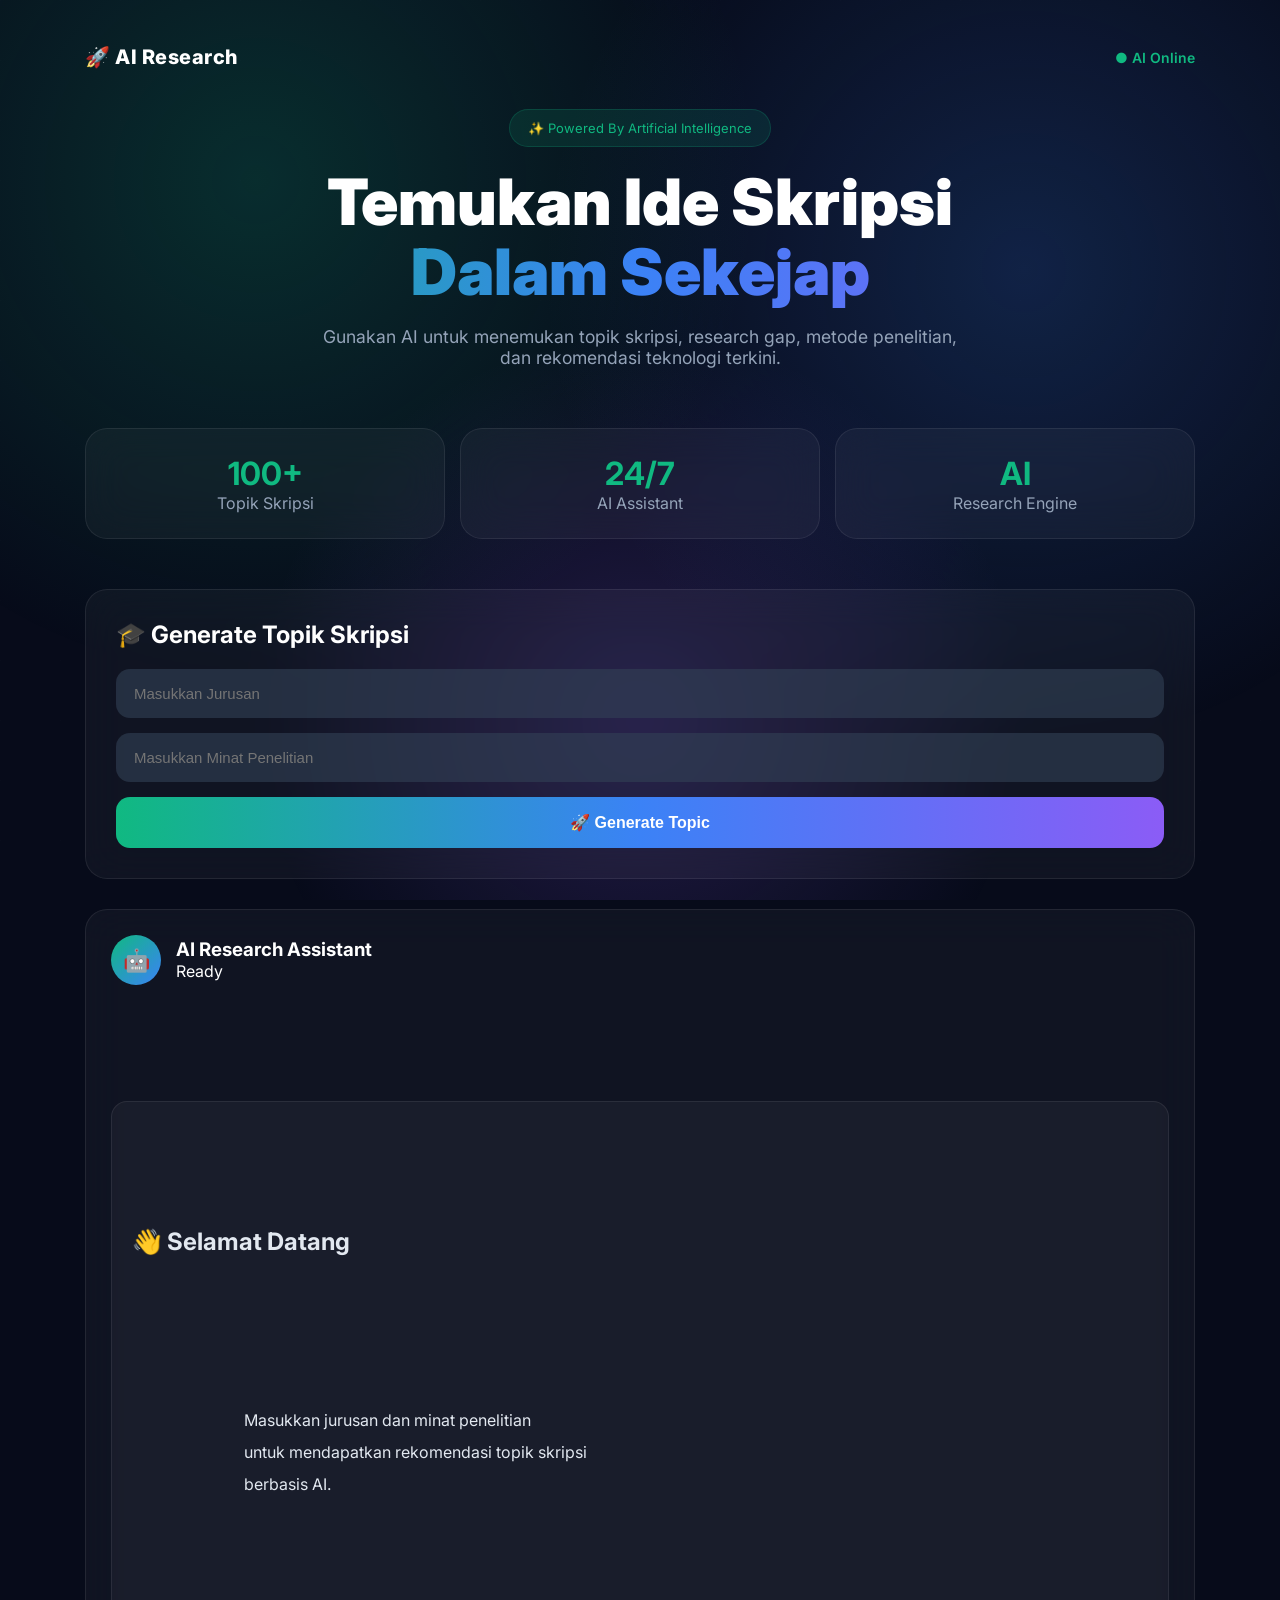
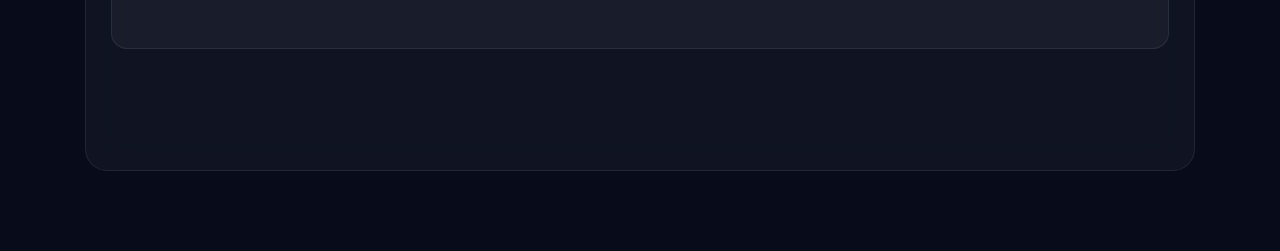
==== commit c84322ee: "upgrade ai futuristic ui + typing effect" ====
--- a/frontend/index.html
+++ b/frontend/index.html
@@ -14,114 +14,156 @@
 
 <body>
 
-    <div class="blur blur1"></div>
-    <div class="blur blur2"></div>
+    <!-- BACKGROUND -->
 
-    <div class="container">
+    <div class="bg-gradient"></div>
+    <div class="bg-grid"></div>
 
-        <div class="hero">
+    <!-- APP -->
+
+    <div class="app">
+
+        <!-- NAVBAR -->
+
+        <nav>
+
+            <div class="logo">
+                🚀 AI Research
+            </div>
+
+            <div class="nav-right">
+
+                <span class="online">
+                    ● AI Online
+                </span>
+
+            </div>
+
+        </nav>
+
+        <!-- HERO -->
+
+        <section class="hero">
 
             <div class="badge">
-                ✨ AI Powered Research Assistant
+                ✨ Powered By Artificial Intelligence
             </div>
 
             <h1>
-                Temukan Judul Skripsi
-                <span>Dalam Hitungan Detik</span>
+                Temukan Ide Skripsi
+                <span>Dalam Sekejap</span>
             </h1>
 
             <p>
-                Gunakan AI untuk menemukan ide skripsi, research gap,
-                metode penelitian, dan tools yang relevan.
+                Gunakan AI untuk menemukan topik skripsi,
+                research gap, metode penelitian,
+                dan rekomendasi teknologi terkini.
             </p>
 
-        </div>
+        </section>
 
-        <div class="features">
+        <!-- STATS -->
 
-            <div class="feature-card">
-                🎓
-                <h3>Ide Skripsi</h3>
-                <p>Topik terbaru dan relevan</p>
+        <section class="stats">
+
+            <div class="card stat-card">
+                <h2>100+</h2>
+                <p>Topik Skripsi</p>
             </div>
 
-            <div class="feature-card">
-                📊
-                <h3>Research Gap</h3>
-                <p>Analisis penelitian sebelumnya</p>
+            <div class="card stat-card">
+                <h2>24/7</h2>
+                <p>AI Assistant</p>
             </div>
 
-            <div class="feature-card">
-                🤖
-                <h3>AI Powered</h3>
-                <p>Didukung Artificial Intelligence</p>
+            <div class="card stat-card">
+                <h2>AI</h2>
+                <p>Research Engine</p>
             </div>
 
-        </div>
+        </section>
 
-        <div class="search-box">
+        <!-- FORM -->
 
-            <div class="input-wrapper">
-                <span>🎓</span>
-                <input
-                    type="text"
-                    id="jurusan"
-                    placeholder="Masukkan Jurusan">
+        <section class="generator">
+
+            <div class="card glass">
+
+                <h2>🎓 Generate Topik Skripsi</h2>
+
+                <div class="input-box">
+                    <input
+                        type="text"
+                        id="jurusan"
+                        placeholder="Masukkan Jurusan">
+                </div>
+
+                <div class="input-box">
+                    <input
+                        type="text"
+                        id="minat"
+                        placeholder="Masukkan Minat Penelitian">
+                </div>
+
+                <button onclick="generateTopic()">
+                    🚀 Generate Topic
+                </button>
+
             </div>
 
-            <div class="input-wrapper">
-                <span>🔍</span>
-                <input
-                    type="text"
-                    id="minat"
-                    placeholder="Masukkan Minat Penelitian">
-            </div>
+        </section>
 
-            <button onclick="generateTopic()">
-                🚀 Generate Topic
-            </button>
-
-        </div>
+        <!-- LOADING -->
 
         <div id="loading" class="loading">
 
-            <div class="loader-bar"></div>
+            <div class="loader"></div>
 
             <p>AI sedang menganalisis...</p>
 
         </div>
 
-        <div class="result-box">
+        <!-- RESULT -->
 
-            <div class="ai-header">
+        <section class="result-section">
 
-                <div class="ai-avatar">
-                    🤖
+            <div class="card result-card">
+
+                <div class="result-header">
+
+                    <div class="avatar">
+                        🤖
+                    </div>
+
+                    <div>
+
+                        <h3>AI Research Assistant</h3>
+
+                        <span>Ready</span>
+
+                    </div>
+
                 </div>
 
-                <div>
-                    <h3>Research AI</h3>
-                    <span>Online</span>
-                </div>
+                <div id="result">
 
-            </div>
+                    <div class="welcome-box">
 
-            <div id="result">
+                        <h2>👋 Selamat Datang</h2>
 
-                <div class="welcome-card">
+                        <p>
+                            Masukkan jurusan dan minat penelitian
+                            untuk mendapatkan rekomendasi topik skripsi
+                            berbasis AI.
+                        </p>
 
-                    <h2>👋 Selamat Datang</h2>
-
-                    <p>
-                        Masukkan jurusan dan minat penelitian
-                        untuk mendapatkan rekomendasi topik skripsi.
-                    </p>
+                    </div>
 
                 </div>
 
             </div>
 
-        </div>
+        </section>
 
     </div>
 
--- a/frontend/style.css
+++ b/frontend/style.css
@@ -8,55 +8,87 @@
 
 body{
     font-family:'Inter',sans-serif;
-    background:#0f172a;
+    background:#070b1a;
     color:white;
-    min-height:100vh;
     overflow-x:hidden;
 }
 
-.blur{
+/* =========================
+   BACKGROUND FUTURISTIC
+========================= */
+
+.bg-gradient{
     position:fixed;
-    border-radius:50%;
-    filter:blur(180px);
+    inset:0;
+    background:
+        radial-gradient(circle at 20% 20%, #10b98133, transparent 40%),
+        radial-gradient(circle at 80% 30%, #3b82f633, transparent 40%),
+        radial-gradient(circle at 50% 80%, #8b5cf633, transparent 40%);
+    z-index:-2;
+}
+
+.bg-grid{
+    position:fixed;
+    inset:0;
+    background-image:
+        linear-gradient(rgba(255,255,255,.05) 1px, transparent 1px),
+        linear-gradient(90deg, rgba(255,255,255,.05) 1px, transparent 1px);
+    background-size:60px 60px;
+    opacity:.15;
     z-index:-1;
 }
 
-.blur1{
-    width:400px;
-    height:400px;
-    background:#10b981;
-    top:-150px;
-    left:-150px;
-    opacity:.2;
-}
-
-.blur2{
-    width:400px;
-    height:400px;
-    background:#3b82f6;
-    bottom:-150px;
-    right:-150px;
-    opacity:.2;
-}
-
-.container{
-    max-width:1100px;
+/* =========================
+   APP CONTAINER
+========================= */
+
+.app{
+    max-width:1150px;
     margin:auto;
-    padding:50px 20px;
-}
+    padding:30px 20px 80px;
+}
+
+/* =========================
+   NAVBAR
+========================= */
+
+nav{
+    display:flex;
+    justify-content:space-between;
+    align-items:center;
+    padding:15px 0 40px;
+}
+
+.logo{
+    font-weight:800;
+    font-size:20px;
+    letter-spacing:.5px;
+}
+
+.online{
+    color:#10b981;
+    font-weight:600;
+    font-size:14px;
+}
+
+/* =========================
+   HERO SECTION
+========================= */
 
 .hero{
     text-align:center;
-    margin-bottom:50px;
+    margin-bottom:60px;
 }
 
 .badge{
     display:inline-block;
-    padding:10px 20px;
+    padding:10px 18px;
     border-radius:999px;
-    background:#10b98120;
+    background:rgba(16,185,129,.12);
     color:#10b981;
-    margin-bottom:25px;
+    font-size:13px;
+    margin-bottom:20px;
+    border:1px solid rgba(16,185,129,.2);
 }
 
 .hero h1{
@@ -67,192 +99,227 @@
 
 .hero h1 span{
     display:block;
-
-    background:linear-gradient(
-        90deg,
-        #10b981,
-        #3b82f6
-    );
-
+    background:linear-gradient(90deg,#10b981,#3b82f6,#8b5cf6);
     -webkit-background-clip:text;
     -webkit-text-fill-color:transparent;
 }
 
 .hero p{
-    margin-top:20px;
+    margin-top:18px;
     color:#94a3b8;
     font-size:1.1rem;
-}
-
-.features{
+    max-width:650px;
+    margin-inline:auto;
+}
+
+/* =========================
+   GLASS CARDS
+========================= */
+
+.card{
+    background:rgba(255,255,255,.04);
+    border:1px solid rgba(255,255,255,.08);
+    backdrop-filter:blur(20px);
+    border-radius:22px;
+}
+
+/* =========================
+   STATS
+========================= */
+
+.stats{
     display:grid;
-    grid-template-columns:repeat(auto-fit,minmax(250px,1fr));
-    gap:20px;
-    margin-bottom:40px;
-}
-
-.feature-card{
-    background:#1e293b;
+    grid-template-columns:repeat(3,1fr);
+    gap:15px;
+    margin-bottom:50px;
+}
+
+.stat-card{
+    text-align:center;
     padding:25px;
-    border-radius:20px;
+    transition:.3s;
+}
+
+.stat-card:hover{
+    transform:translateY(-6px);
+}
+
+.stat-card h2{
+    font-size:2rem;
+    color:#10b981;
+}
+
+.stat-card p{
+    color:#94a3b8;
+}
+
+/* =========================
+   INPUT SECTION
+========================= */
+
+.generator{
+    margin-bottom:30px;
+}
+
+.glass{
+    padding:30px;
+}
+
+.glass h2{
+    margin-bottom:20px;
+}
+
+.input-box{
+    margin-bottom:15px;
+}
+
+input{
+    width:100%;
+    padding:16px 18px;
+    border-radius:14px;
+    border:none;
+    background:rgba(51,65,85,.6);
+    color:white;
+    font-size:15px;
+    outline:none;
+}
+
+input:focus{
+    box-shadow:0 0 0 2px #10b98155;
+}
+
+button{
+    width:100%;
+    padding:16px;
+    border:none;
+    border-radius:14px;
+    background:linear-gradient(90deg,#10b981,#3b82f6,#8b5cf6);
+    color:white;
+    font-size:16px;
+    font-weight:700;
+    cursor:pointer;
+    transition:.3s;
+}
+
+button:hover{
+    transform:translateY(-3px);
+    box-shadow:0 15px 40px rgba(16,185,129,.25);
+}
+
+/* =========================
+   LOADING
+========================= */
+
+.loading{
+    display:none;
     text-align:center;
-    transition:.3s;
-}
-
-.feature-card:hover{
-    transform:translateY(-8px);
-}
-
-.feature-card h3{
-    margin:10px 0;
-}
-
-.feature-card p{
-    color:#94a3b8;
-}
-
-.search-box{
-    background:#1e293b;
-    padding:30px;
-    border-radius:25px;
-    margin-bottom:30px;
-}
-
-.input-wrapper{
+    margin-bottom:20px;
+}
+
+.loader{
+    width:30px;
+    height:30px;
+    border-radius:50%;
+    border:3px solid rgba(255,255,255,.1);
+    border-top:3px solid #10b981;
+    margin:auto;
+    animation:spin 1s linear infinite;
+}
+
+@keyframes spin{
+    100%{ transform:rotate(360deg); }
+}
+
+/* =========================
+   RESULT BOX
+========================= */
+
+.result-section{
+    margin-top:20px;
+}
+
+.result-card{
+    padding:25px;
+}
+
+.result-header{
     display:flex;
     align-items:center;
     gap:15px;
-    background:#334155;
-    padding:0 18px;
-    border-radius:16px;
-    margin-bottom:18px;
-}
-
-.input-wrapper span{
-    font-size:20px;
-}
-
-input{
-    width:100%;
-    padding:18px;
-    border:none;
-    background:transparent;
-    color:white;
-    font-size:16px;
-}
-
-input:focus{
-    outline:none;
-}
-
-button{
-    width:100%;
-    padding:18px;
-    border:none;
-    border-radius:16px;
-
-    background:linear-gradient(
-        90deg,
-        #10b981,
-        #3b82f6
-    );
-
-    color:white;
-    font-size:18px;
-    font-weight:700;
-    cursor:pointer;
-    transition:.3s;
-}
-
-button:hover{
-    transform:translateY(-3px);
-}
-
-.loading{
-    display:none;
-    margin-bottom:25px;
-}
-
-.loader-bar{
-    height:5px;
-    border-radius:10px;
-
-    background:linear-gradient(
-        90deg,
-        #10b981,
-        #3b82f6
-    );
-
-    animation:loading 2s infinite;
-}
-
-@keyframes loading{
-
-    from{
-        width:0%;
-    }
-
-    to{
-        width:100%;
-    }
-
-}
-
-.result-box{
-    background:#1e293b;
-    border-radius:25px;
-    padding:30px;
-}
-
-.ai-header{
-    display:flex;
-    align-items:center;
-    gap:15px;
-    margin-bottom:25px;
-}
-
-.ai-avatar{
-    width:55px;
-    height:55px;
-
+    margin-bottom:20px;
+}
+
+.avatar{
+    width:50px;
+    height:50px;
     border-radius:50%;
-
-    background:linear-gradient(
-        135deg,
-        #10b981,
-        #3b82f6
-    );
-
+    background:linear-gradient(135deg,#10b981,#3b82f6);
     display:flex;
     align-items:center;
     justify-content:center;
-}
-
-.ai-header span{
-    color:#94a3b8;
-}
-
-.welcome-card{
-    background:#111827;
-    padding:25px;
-    border-radius:20px;
+    font-size:22px;
 }
 
 #result{
+    font-size:16px;
     line-height:2;
-    color:#e5e7eb;
-}
-
-.ai-message{
-    background:#111827;
-    padding:25px;
-    border-radius:20px;
-}
+    color:#e2e8f0;
+    white-space:pre-wrap;
+}
+
+/* =========================
+   WELCOME BOX
+========================= */
+
+.welcome-box{
+    background:rgba(255,255,255,.03);
+    padding:20px;
+    border-radius:16px;
+    border:1px solid rgba(255,255,255,.06);
+}
+
+.welcome-box h2{
+    margin-bottom:10px;
+}
+
+/* =========================
+   SCROLLBAR
+========================= */
+
+::-webkit-scrollbar{
+    width:8px;
+}
+
+::-webkit-scrollbar-thumb{
+    background:#10b98155;
+    border-radius:10px;
+}
+
+/* =========================
+   RESPONSIVE
+========================= */
 
 @media(max-width:768px){
 
     .hero h1{
-        font-size:2.5rem;
+        font-size:2.4rem;
     }
 
+    .stats{
+        grid-template-columns:1fr;
+    }
+
+}
+.typing-box{
+    white-space:pre-wrap;
+    line-height:2;
+    font-size:16px;
+    color:#e2e8f0;
+}
+
+.welcome-box{
+    background:rgba(255,255,255,.04);
+    padding:20px;
+    border-radius:16px;
+    border:1px solid rgba(255,255,255,.08);
 }
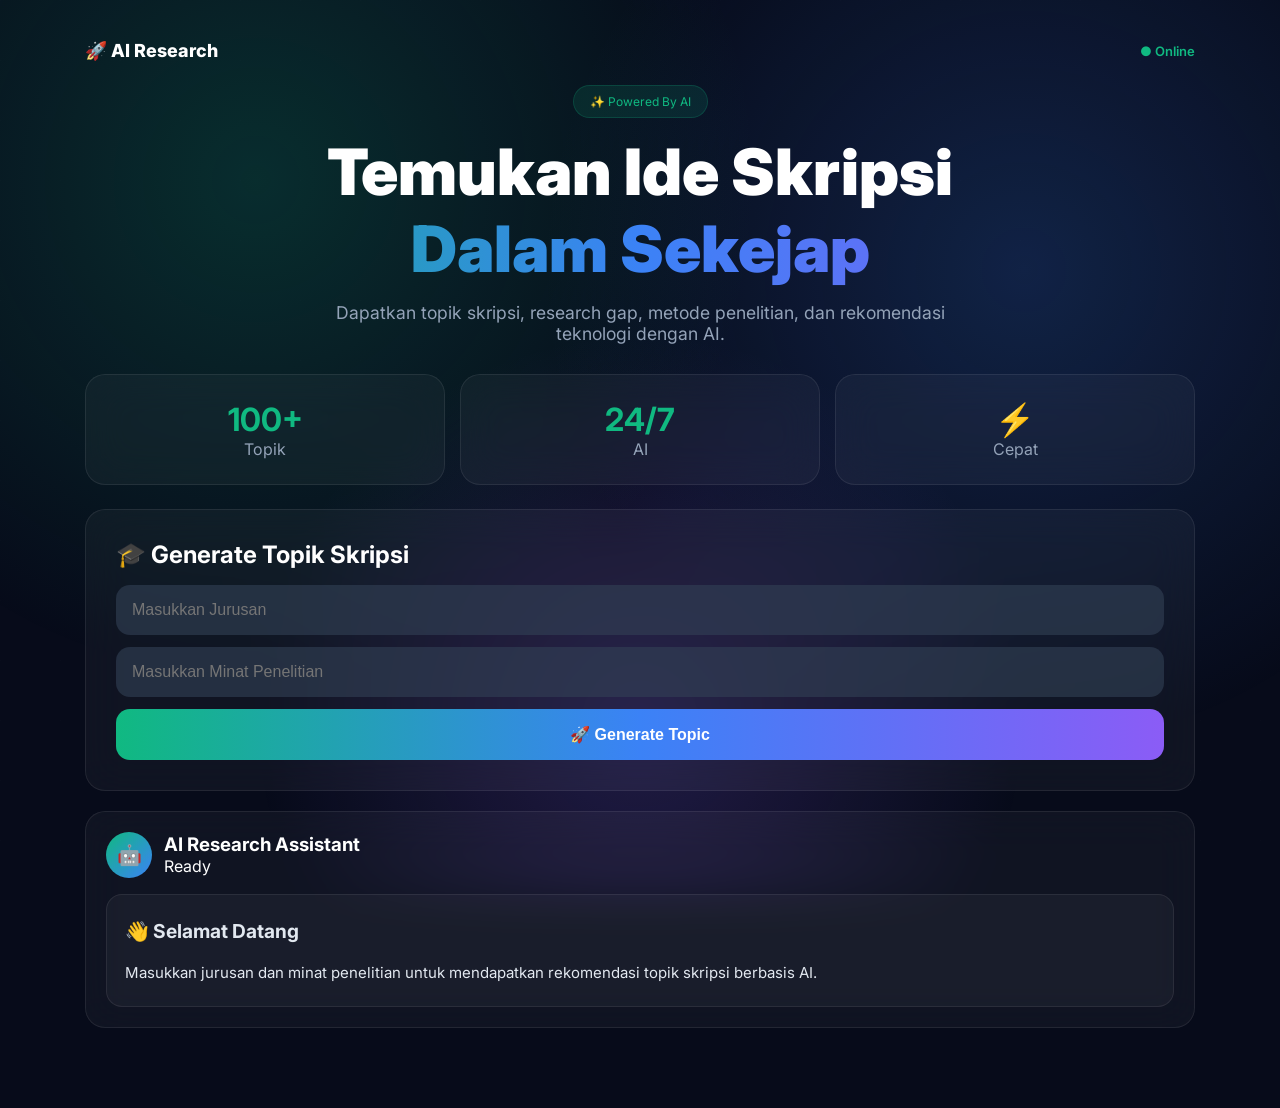
==== commit fb1e298d: "Update frontend mobile-friendly" ====
--- a/frontend/index.html
+++ b/frontend/index.html
@@ -3,166 +3,88 @@
 
 <head>
     <meta charset="UTF-8">
-    <meta name="viewport" content="width=device-width, initial-scale=1.0">
+    <meta name="viewport" content="width=device-width, initial-scale=1.0, viewport-fit=cover">
+    <meta name="theme-color" content="#070b1a">
 
-    <title>AI Research Assistant</title>
+    <title>AI Skripsi Topic Finder</title>
 
     <link rel="stylesheet" href="style.css">
-
     <link href="https://fonts.googleapis.com/css2?family=Inter:wght@300;400;500;600;700;800;900&display=swap" rel="stylesheet">
 </head>
 
 <body>
 
-    <!-- BACKGROUND -->
-
     <div class="bg-gradient"></div>
     <div class="bg-grid"></div>
 
-    <!-- APP -->
-
     <div class="app">
 
-        <!-- NAVBAR -->
-
         <nav>
-
-            <div class="logo">
-                🚀 AI Research
-            </div>
-
-            <div class="nav-right">
-
-                <span class="online">
-                    ● AI Online
-                </span>
-
-            </div>
-
+            <div class="logo">🚀 AI Research</div>
+            <span class="online">● Online</span>
         </nav>
 
-        <!-- HERO -->
-
         <section class="hero">
-
-            <div class="badge">
-                ✨ Powered By Artificial Intelligence
-            </div>
-
-            <h1>
-                Temukan Ide Skripsi
-                <span>Dalam Sekejap</span>
-            </h1>
-
-            <p>
-                Gunakan AI untuk menemukan topik skripsi,
-                research gap, metode penelitian,
-                dan rekomendasi teknologi terkini.
-            </p>
-
+            <div class="badge">✨ Powered By AI</div>
+            <h1>Temukan Ide Skripsi <span>Dalam Sekejap</span></h1>
+            <p>Dapatkan topik skripsi, research gap, metode penelitian, dan rekomendasi teknologi dengan AI.</p>
         </section>
 
-        <!-- STATS -->
-
         <section class="stats">
-
             <div class="card stat-card">
                 <h2>100+</h2>
-                <p>Topik Skripsi</p>
+                <p>Topik</p>
             </div>
-
             <div class="card stat-card">
                 <h2>24/7</h2>
-                <p>AI Assistant</p>
+                <p>AI</p>
             </div>
-
             <div class="card stat-card">
-                <h2>AI</h2>
-                <p>Research Engine</p>
+                <h2>⚡</h2>
+                <p>Cepat</p>
             </div>
-
         </section>
 
-        <!-- FORM -->
-
         <section class="generator">
-
             <div class="card glass">
-
                 <h2>🎓 Generate Topik Skripsi</h2>
 
                 <div class="input-box">
-                    <input
-                        type="text"
-                        id="jurusan"
-                        placeholder="Masukkan Jurusan">
+                    <input type="text" id="jurusan" placeholder="Masukkan Jurusan" autocomplete="off">
                 </div>
 
                 <div class="input-box">
-                    <input
-                        type="text"
-                        id="minat"
-                        placeholder="Masukkan Minat Penelitian">
+                    <input type="text" id="minat" placeholder="Masukkan Minat Penelitian" autocomplete="off">
                 </div>
 
-                <button onclick="generateTopic()">
+                <button id="generateBtn" onclick="generateTopic()">
                     🚀 Generate Topic
                 </button>
-
             </div>
-
         </section>
 
-        <!-- LOADING -->
-
         <div id="loading" class="loading">
-
             <div class="loader"></div>
-
             <p>AI sedang menganalisis...</p>
-
         </div>
 
-        <!-- RESULT -->
-
         <section class="result-section">
-
             <div class="card result-card">
-
                 <div class="result-header">
-
-                    <div class="avatar">
-                        🤖
+                    <div class="avatar">🤖</div>
+                    <div>
+                        <h3>AI Research Assistant</h3>
+                        <span>Ready</span>
                     </div>
-
-                    <div>
-
-                        <h3>AI Research Assistant</h3>
-
-                        <span>Ready</span>
-
-                    </div>
-
                 </div>
 
                 <div id="result">
-
                     <div class="welcome-box">
-
                         <h2>👋 Selamat Datang</h2>
-
-                        <p>
-                            Masukkan jurusan dan minat penelitian
-                            untuk mendapatkan rekomendasi topik skripsi
-                            berbasis AI.
-                        </p>
-
+                        <p>Masukkan jurusan dan minat penelitian untuk mendapatkan rekomendasi topik skripsi berbasis AI.</p>
                     </div>
-
                 </div>
-
             </div>
-
         </section>
 
     </div>
@@ -171,4 +93,4 @@
 
 </body>
 
-</html>+</html>
--- a/frontend/style.css
+++ b/frontend/style.css
@@ -4,6 +4,7 @@
     margin:0;
     padding:0;
     box-sizing:border-box;
+    -webkit-tap-highlight-color:transparent;
 }
 
 body{
@@ -13,10 +14,7 @@
     overflow-x:hidden;
 }
 
-/* =========================
-   BACKGROUND FUTURISTIC
-========================= */
-
+/* BACKGROUND */
 .bg-gradient{
     position:fixed;
     inset:0;
@@ -38,63 +36,54 @@
     z-index:-1;
 }
 
-/* =========================
-   APP CONTAINER
-========================= */
-
+/* APP CONTAINER - mobile first */
 .app{
+    width:100%;
     max-width:1150px;
     margin:auto;
-    padding:30px 20px 80px;
-}
-
-/* =========================
-   NAVBAR
-========================= */
-
+    padding:20px 16px 60px;
+}
+
+/* NAVBAR */
 nav{
     display:flex;
     justify-content:space-between;
     align-items:center;
-    padding:15px 0 40px;
+    padding:10px 0 24px;
 }
 
 .logo{
     font-weight:800;
-    font-size:20px;
-    letter-spacing:.5px;
+    font-size:18px;
 }
 
 .online{
     color:#10b981;
     font-weight:600;
-    font-size:14px;
-}
-
-/* =========================
-   HERO SECTION
-========================= */
-
+    font-size:13px;
+}
+
+/* HERO */
 .hero{
     text-align:center;
-    margin-bottom:60px;
+    margin-bottom:30px;
 }
 
 .badge{
     display:inline-block;
-    padding:10px 18px;
+    padding:8px 16px;
     border-radius:999px;
     background:rgba(16,185,129,.12);
     color:#10b981;
-    font-size:13px;
-    margin-bottom:20px;
+    font-size:12px;
+    margin-bottom:16px;
     border:1px solid rgba(16,185,129,.2);
 }
 
 .hero h1{
-    font-size:4rem;
+    font-size:2rem;
     font-weight:900;
-    line-height:1.1;
+    line-height:1.2;
 }
 
 .hero h1 span{
@@ -105,82 +94,71 @@
 }
 
 .hero p{
-    margin-top:18px;
+    margin-top:14px;
     color:#94a3b8;
-    font-size:1.1rem;
+    font-size:.95rem;
     max-width:650px;
     margin-inline:auto;
 }
 
-/* =========================
-   GLASS CARDS
-========================= */
-
+/* CARDS */
 .card{
     background:rgba(255,255,255,.04);
     border:1px solid rgba(255,255,255,.08);
     backdrop-filter:blur(20px);
-    border-radius:22px;
-}
-
-/* =========================
-   STATS
-========================= */
-
+    border-radius:20px;
+}
+
+/* STATS */
 .stats{
     display:grid;
     grid-template-columns:repeat(3,1fr);
-    gap:15px;
-    margin-bottom:50px;
+    gap:10px;
+    margin-bottom:24px;
 }
 
 .stat-card{
     text-align:center;
-    padding:25px;
+    padding:16px 8px;
     transition:.3s;
 }
 
-.stat-card:hover{
-    transform:translateY(-6px);
-}
-
 .stat-card h2{
-    font-size:2rem;
+    font-size:1.4rem;
     color:#10b981;
 }
 
 .stat-card p{
     color:#94a3b8;
-}
-
-/* =========================
-   INPUT SECTION
-========================= */
-
+    font-size:.8rem;
+}
+
+/* FORM */
 .generator{
-    margin-bottom:30px;
+    margin-bottom:20px;
 }
 
 .glass{
-    padding:30px;
+    padding:20px;
 }
 
 .glass h2{
-    margin-bottom:20px;
+    margin-bottom:16px;
+    font-size:1.2rem;
 }
 
 .input-box{
-    margin-bottom:15px;
+    margin-bottom:12px;
 }
 
 input{
     width:100%;
-    padding:16px 18px;
+    padding:16px;
     border-radius:14px;
     border:none;
     background:rgba(51,65,85,.6);
     color:white;
-    font-size:15px;
+    font-size:16px; /* 16px mencegah auto-zoom di iOS */
     outline:none;
 }
 
@@ -199,17 +177,19 @@
     font-weight:700;
     cursor:pointer;
     transition:.3s;
-}
-
-button:hover{
-    transform:translateY(-3px);
-    box-shadow:0 15px 40px rgba(16,185,129,.25);
-}
-
-/* =========================
-   LOADING
-========================= */
-
+    touch-action:manipulation;
+}
+
+button:active{
+    transform:scale(.98);
+}
+
+button:disabled{
+    opacity:.6;
+    cursor:not-allowed;
+}
+
+/* LOADING */
 .loading{
     display:none;
     text-align:center;
@@ -230,61 +210,57 @@
     100%{ transform:rotate(360deg); }
 }
 
-/* =========================
-   RESULT BOX
-========================= */
-
+/* RESULT */
 .result-section{
-    margin-top:20px;
+    margin-top:10px;
 }
 
 .result-card{
-    padding:25px;
+    padding:20px;
 }
 
 .result-header{
     display:flex;
     align-items:center;
-    gap:15px;
-    margin-bottom:20px;
+    gap:12px;
+    margin-bottom:16px;
 }
 
 .avatar{
-    width:50px;
-    height:50px;
+    width:46px;
+    height:46px;
     border-radius:50%;
     background:linear-gradient(135deg,#10b981,#3b82f6);
     display:flex;
     align-items:center;
     justify-content:center;
-    font-size:22px;
+    font-size:20px;
 }
 
 #result{
-    font-size:16px;
-    line-height:2;
+    font-size:15px;
+    line-height:1.9;
     color:#e2e8f0;
-    white-space:pre-wrap;
-}
-
-/* =========================
-   WELCOME BOX
-========================= */
+}
 
 .welcome-box{
-    background:rgba(255,255,255,.03);
-    padding:20px;
+    background:rgba(255,255,255,.04);
+    padding:18px;
     border-radius:16px;
-    border:1px solid rgba(255,255,255,.06);
+    border:1px solid rgba(255,255,255,.08);
 }
 
 .welcome-box h2{
     margin-bottom:10px;
-}
-
-/* =========================
-   SCROLLBAR
-========================= */
+    font-size:1.2rem;
+}
+
+.typing-box{
+    white-space:pre-wrap;
+    line-height:1.9;
+    font-size:15px;
+    color:#e2e8f0;
+}
 
 ::-webkit-scrollbar{
     width:8px;
@@ -295,31 +271,51 @@
     border-radius:10px;
 }
 
-/* =========================
-   RESPONSIVE
-========================= */
-
-@media(max-width:768px){
+/* DESKTOP */
+@media(min-width:768px){
+
+    .app{
+        padding:30px 20px 80px;
+    }
 
     .hero h1{
-        font-size:2.4rem;
+        font-size:4rem;
+    }
+
+    .hero p{
+        font-size:1.1rem;
     }
 
     .stats{
-        grid-template-columns:1fr;
-    }
-
-}
-.typing-box{
-    white-space:pre-wrap;
-    line-height:2;
-    font-size:16px;
-    color:#e2e8f0;
-}
-
-.welcome-box{
-    background:rgba(255,255,255,.04);
-    padding:20px;
-    border-radius:16px;
-    border:1px solid rgba(255,255,255,.08);
-}+        gap:15px;
+    }
+
+    .stat-card{
+        padding:25px;
+    }
+
+    .stat-card h2{
+        font-size:2rem;
+    }
+
+    .stat-card p{
+        font-size:1rem;
+    }
+
+    .glass{
+        padding:30px;
+    }
+
+    .glass h2{
+        font-size:1.5rem;
+    }
+
+    button:hover{
+        transform:translateY(-3px);
+        box-shadow:0 15px 40px rgba(16,185,129,.25);
+    }
+
+    .stat-card:hover{
+        transform:translateY(-6px);
+    }
+}
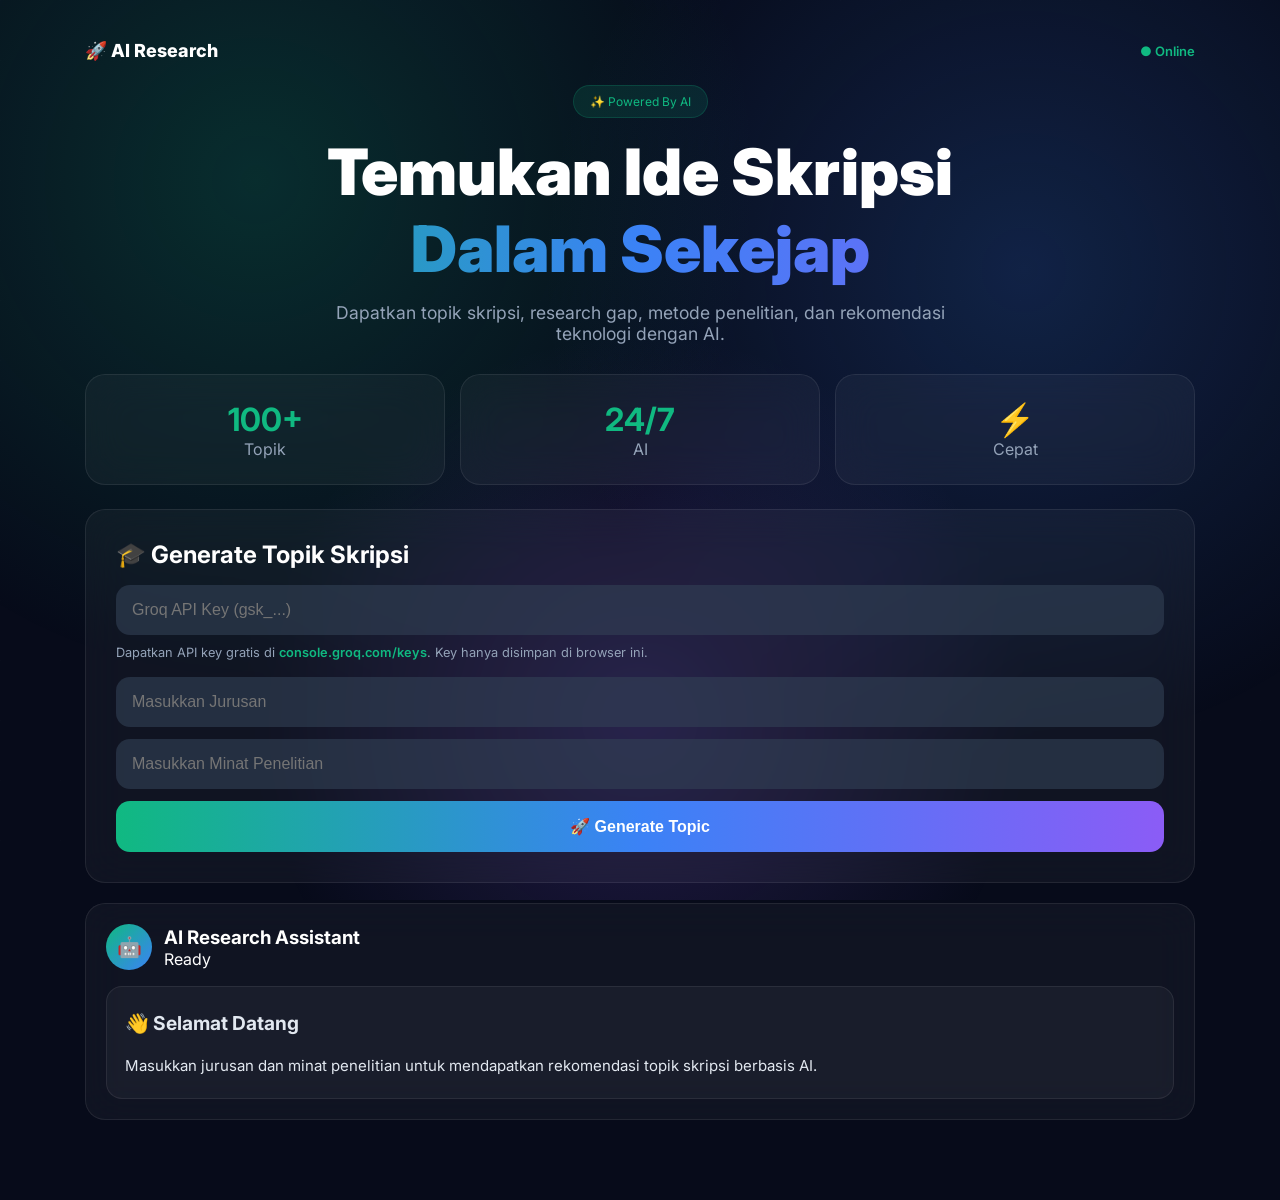
==== commit 34c7d42b: "Versi tanpa backend: frontend panggil Groq langsung + kolom API key" ====
--- a/frontend/index.html
+++ b/frontend/index.html
@@ -50,6 +50,15 @@
                 <h2>🎓 Generate Topik Skripsi</h2>
 
                 <div class="input-box">
+                    <input type="password" id="apiKey" placeholder="Groq API Key (gsk_...)" autocomplete="off">
+                </div>
+                <p class="hint">
+                    Dapatkan API key gratis di
+                    <a href="https://console.groq.com/keys" target="_blank" rel="noopener">console.groq.com/keys</a>.
+                    Key hanya disimpan di browser ini.
+                </p>
+
+                <div class="input-box">
                     <input type="text" id="jurusan" placeholder="Masukkan Jurusan" autocomplete="off">
                 </div>
 
--- a/frontend/style.css
+++ b/frontend/style.css
@@ -149,6 +149,23 @@
 
 .input-box{
     margin-bottom:12px;
+}
+
+.hint{
+    font-size:.8rem;
+    color:#94a3b8;
+    line-height:1.6;
+    margin:-4px 0 14px;
+}
+
+.hint a{
+    color:#10b981;
+    font-weight:600;
+    text-decoration:none;
+}
+
+.hint a:hover{
+    text-decoration:underline;
 }
 
 input{
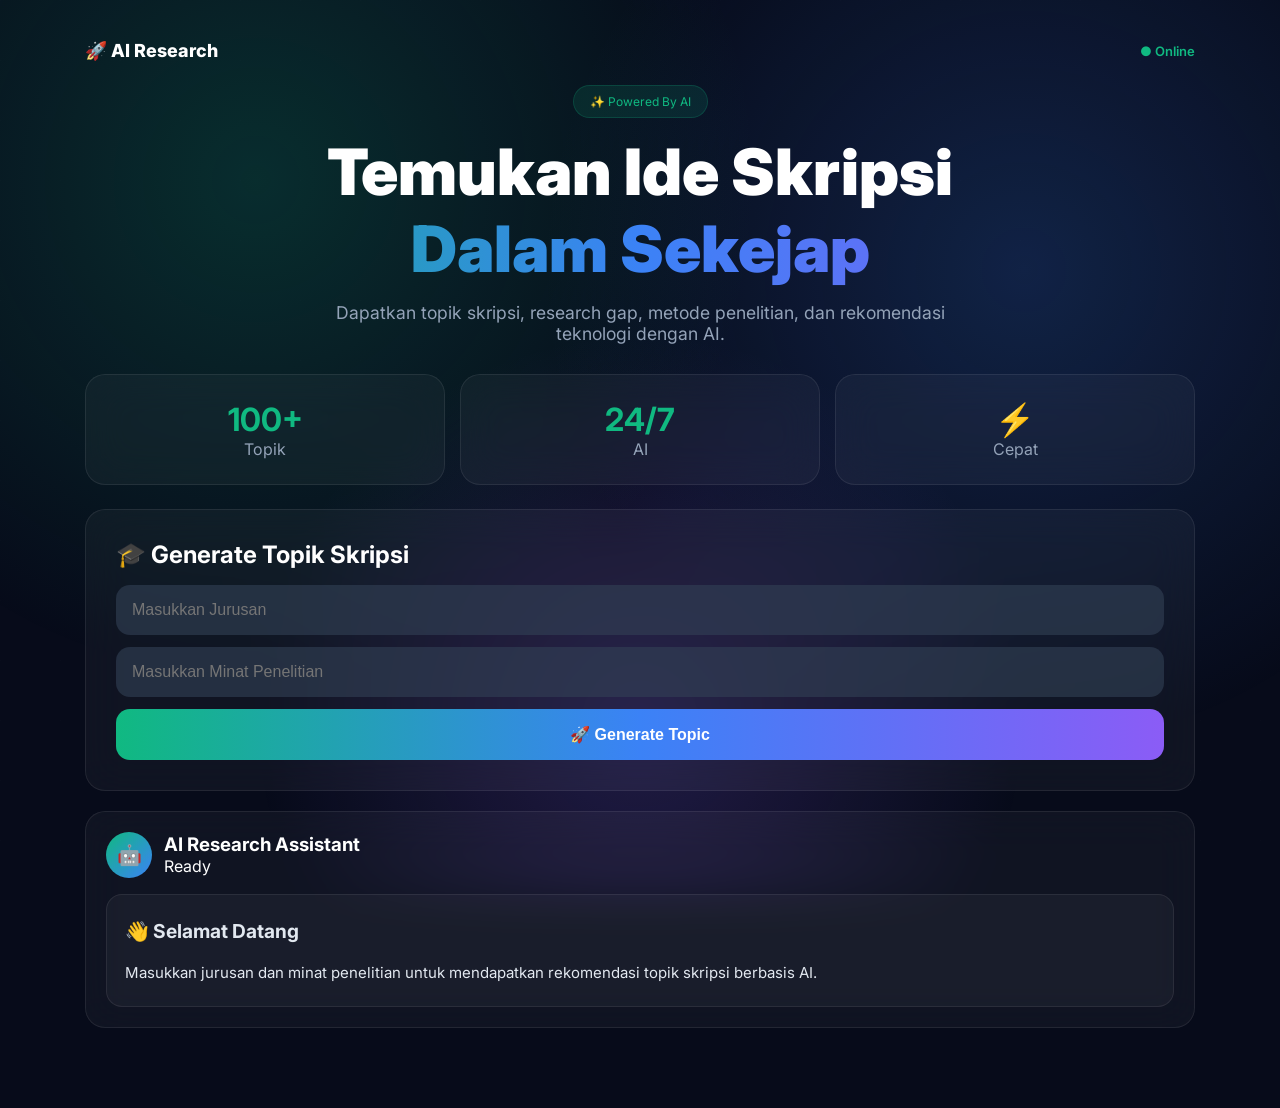
==== commit dd6adddd: "Backend serverless: Cloudflare Worker + hapus kolom API key" ====
--- a/frontend/index.html
+++ b/frontend/index.html
@@ -50,15 +50,6 @@
                 <h2>🎓 Generate Topik Skripsi</h2>
 
                 <div class="input-box">
-                    <input type="password" id="apiKey" placeholder="Groq API Key (gsk_...)" autocomplete="off">
-                </div>
-                <p class="hint">
-                    Dapatkan API key gratis di
-                    <a href="https://console.groq.com/keys" target="_blank" rel="noopener">console.groq.com/keys</a>.
-                    Key hanya disimpan di browser ini.
-                </p>
-
-                <div class="input-box">
                     <input type="text" id="jurusan" placeholder="Masukkan Jurusan" autocomplete="off">
                 </div>
 
--- a/frontend/style.css
+++ b/frontend/style.css
@@ -149,23 +149,6 @@
 
 .input-box{
     margin-bottom:12px;
-}
-
-.hint{
-    font-size:.8rem;
-    color:#94a3b8;
-    line-height:1.6;
-    margin:-4px 0 14px;
-}
-
-.hint a{
-    color:#10b981;
-    font-weight:600;
-    text-decoration:none;
-}
-
-.hint a:hover{
-    text-decoration:underline;
 }
 
 input{
